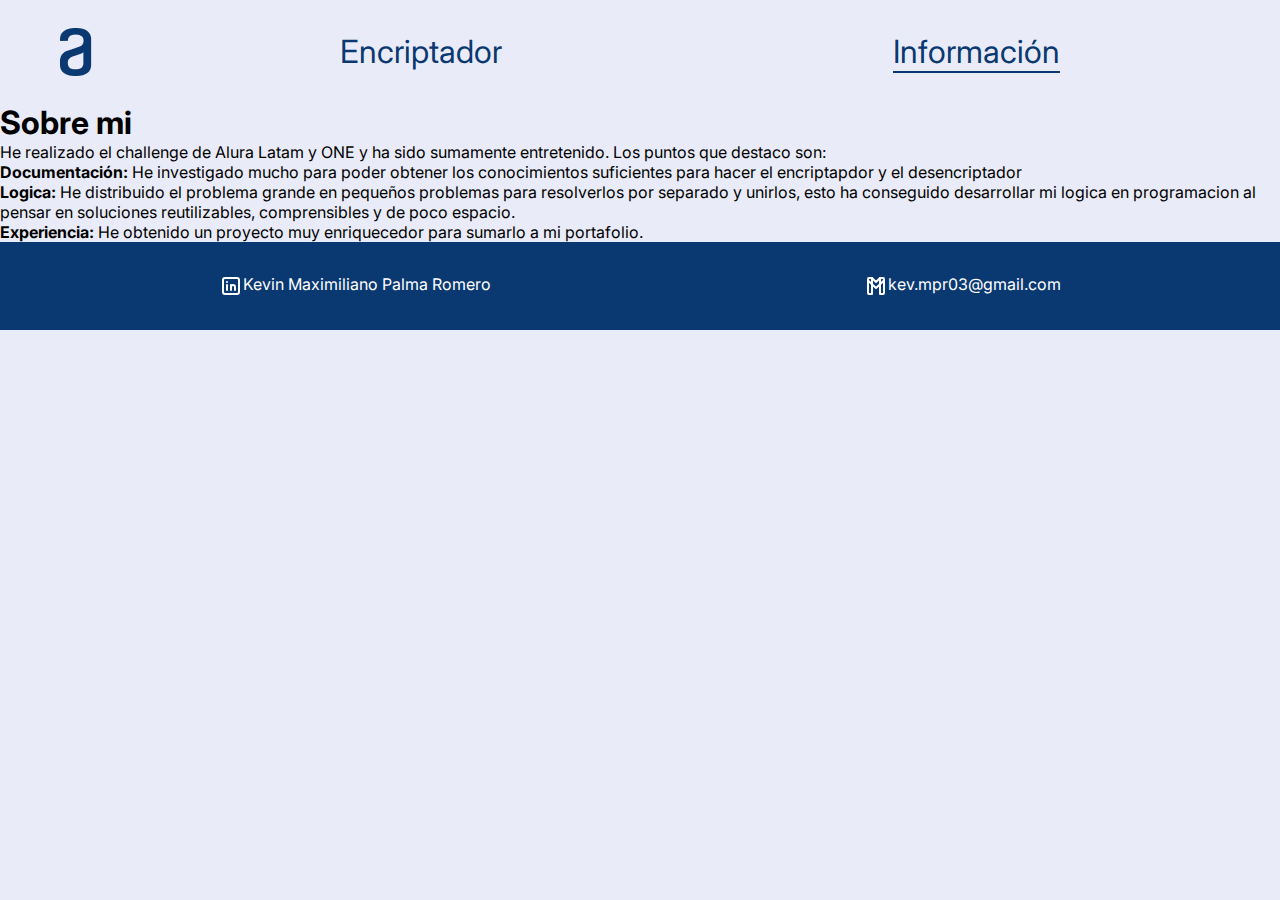
==== pages/informacion.html @ 53007bea "validacion del input y enlaces para el footer" ====
<!DOCTYPE html>
<html lang="en">
    <head>
        <meta charset="UTF-8" />
        <meta name="viewport" content="width=device-width, initial-scale=1.0" />
        <link
            rel="stylesheet"
            href="https://fonts.googleapis.com/css2?family=Material+Symbols+Outlined:opsz,wght,FILL,GRAD@20,400,0,0"
        />
        <link rel="stylesheet" href="../styles/style.css" />
        <link
            rel="shortcut icon"
            href="../assets/logoEncriptador.png.png"
            type="image/x-icon"
        />
        <title>Encriptador de Texto</title>
    </head>
    <body>
        <header class="header">
            <img
                src="../assets/logoEncriptador.png.png"
                alt="logo del sitio web"
            />

            <nav class="header__nav">
                <li class="nav__li">
                    <a href="../index.html" class="nav__li__link"
                        >Encriptador</a
                    >
                </li>
                <li class="nav__li">
                    <a
                        href="./informacion.html"
                        class="nav__li__link nav__li__link-active"
                        >Información</a
                    >
                </li>
            </nav>
        </header>

        <main class="main">
            <article>
                <h1>Sobre mi</h1>
                <p>
                    He realizado el challenge de Alura Latam y ONE y ha sido
                    sumamente entretenido. Los puntos que destaco son:
                </p>
                <ul>
                    <li>
                        <strong>Documentación:</strong> He investigado mucho
                        para poder obtener los conocimientos suficientes para
                        hacer el encriptapdor y el desencriptador
                    </li>
                    <li>
                        <strong>Logica:</strong> He distribuido el problema grande en pequeños problemas para resolverlos por separado y unirlos, esto ha conseguido desarrollar mi logica en programacion al pensar en soluciones reutilizables, comprensibles y de poco espacio.
                    </li>
                    <li>
                        <strong>Experiencia:</strong> He obtenido un proyecto muy enriquecedor para sumarlo a mi portafolio.
                    </li>
                </ul>
            </article>
        </main>

        <footer class="footer">
            <div class="footer__link">
                <svg  xmlns="http://www.w3.org/2000/svg"  width="24"  height="24"  viewBox="0 0 24 24"  fill="none"  stroke="currentColor"  stroke-width="2"  stroke-linecap="round"  stroke-linejoin="round"  class="icon icon-tabler icons-tabler-outline icon-tabler-brand-linkedin"><path stroke="none" d="M0 0h24v24H0z" fill="none"/><path d="M4 4m0 2a2 2 0 0 1 2 -2h12a2 2 0 0 1 2 2v12a2 2 0 0 1 -2 2h-12a2 2 0 0 1 -2 -2z" /><path d="M8 11l0 5" /><path d="M8 8l0 .01" /><path d="M12 16l0 -5" /><path d="M16 16v-3a2 2 0 0 0 -4 0" /></svg>
                
                <a class="footer__link__a" href="www.linkedin.com/in/kevin-maximiliano-palma-romero" target="_blank">Kevin Maximiliano Palma Romero</a>
            </div>

            <div class="footer__link">
                <svg  xmlns="http://www.w3.org/2000/svg"  width="24"  height="24"  viewBox="0 0 24 24"  fill="none"  stroke="currentColor"  stroke-width="2"  stroke-linecap="round"  stroke-linejoin="round"  class="icon icon-tabler icons-tabler-outline icon-tabler-brand-gmail"><path stroke="none" d="M0 0h24v24H0z" fill="none"/><path d="M16 20h3a1 1 0 0 0 1 -1v-14a1 1 0 0 0 -1 -1h-3v16z" /><path d="M5 20h3v-16h-3a1 1 0 0 0 -1 1v14a1 1 0 0 0 1 1z" /><path d="M16 4l-4 4l-4 -4" /><path d="M4 6.5l8 7.5l8 -7.5" /></svg>
                <a class="footer__link__a" href="mailto:kev.mpr03@gmail.com?subject=Oferta Laboral" target="_blank">kev.mpr03@gmail.com</a>
            </div>
        </footer>
    </body>
</html>
---- styles/style.css ----
@import url("https://fonts.googleapis.com/css2?family=Inter:ital,opsz,wght@0,14..32,100..900;1,14..32,100..900&display=swap");

:root {
    --white: #fff;
    --light-blue: #e9ecf8;
    --dark-blue: #0a3871;
    --dark-blue-hover: #356ea9;
    --grey: #495057;

    --font-family: "Inter", sans-serif;

    --font-size-nav: 2rem;
    --font-size-input: 2rem;
    --font-size-warning: 1.5rem;
    --font-size-info: 0.8rem;
}

* {
    margin: 0;
    padding: 0;
}

body {
    background-color: var(--light-blue);
    font-family: var(--font-family);
    width: 100%;
}

.header {
    padding: 1rem;
    display: flex;
    flex-direction: column;
    align-items: center;
}

.header__nav {
    width: 100%;
    padding: 1rem;
    display: flex;
    flex-direction: column;
    align-items: center;
    gap: 1rem;
    font-size: var(--font-size-nav);
}

.nav__li {
    list-style: none;
}

.nav__li__link {
    text-decoration: none;
    color: var(--dark-blue);
}

@keyframes navLink{
    from {color: var(--dark-blue); border-bottom: 2px solid var(--dark-blue);}

    to {color: var(--dark-blue-hover); border-bottom: 2px solid var(--dark-blue-hover);}
}

.nav__li__link:hover {
    animation-name: navLink;
    animation-duration: 200ms;
    animation-timing-function: ease-in;
    animation-fill-mode: forwards;
}

.nav__li__link-active{
    color: var(--dark-blue);
    border-bottom: 2px solid var(--dark-blue);
}

.main {
    height: auto;
    display: flex;
    flex-direction: column;
    justify-content: space-around;
    align-items: center;
    gap: 1rem;
}

.main__encrypt {
    width: 90%;
    height: 100%;
    display: flex;
    flex-direction: column;
    justify-content: space-around;
    align-items: start;
}

.main__encrypt__input {
    width: 100%;
    height: 40vh;
    background-color: inherit;
    border: none;
    color: var(--dark-blue);
    font-size: var(--font-size-input);
    resize: none;
}

.main__encrypt__input:focus {
    outline: none;
}

.main__encrypt__action {
    width: 100%;
    display: flex;
    flex-direction: column;
    gap: 1rem;
}

.encrypt__action__info {
    display: flex;
    align-items: center;
    font-size: var(--font-size-info);
}

.encrypt__action__buttons {
    display: flex;
    justify-content: space-between;
    flex-direction: column;
    gap: 2rem;
}

.button {
    padding: 1.3rem 6rem;
    border-radius: 1rem;
    border: 1px solid var(--dark-blue);
    background-color: var(--dark-blue);
    color: var(--white);
}


@keyframes buttonHover{
    from {background-color: var(--dark-blue)}

    to {background-color: var(--dark-blue-hover);}
}

.button:hover {
    animation-name: buttonHover;
    animation-duration: 200ms;
    animation-timing-function: ease-in;
    animation-fill-mode: forwards;
}

.main__message {
    width: 80%;
    height: 50vh;
    padding: 2rem;
    margin-bottom: 2rem;
    display: flex;
    flex-direction: column;
    justify-content: center;
    align-items: center;
    background-color: var(--white);
    border-radius: 1rem;
    box-shadow: rgba(149, 157, 165, 0.2) 0px 8px 24px;
}

.main__message-encrypted {
    justify-content: space-between;
    align-items: start;
}

.message__img {
    width: 18rem;
}

.message__warning {
    font-weight: bold;
    font-size: var(--font-size-warning);
}

.message__info {
    font-weight: var(--font-size-info);
}

.message__textEncrypted {
    width: 100%;
    height: 40vh;
    border: none;
    font-size: var(--font-size-input);
    resize: none;
}

.message__textEncrypted:focus {
    outline: none;
}

.footer {
    padding: 2rem;
    display: flex;
    justify-content: space-around;
    align-items: center;
    background-color: var(--dark-blue);
    color: var(--white);
}

.footer__link{
    display:flex;
    flex-direction: row;
}

.footer__link__a{
    color: var(--white);
    text-decoration: none;;
}

@media (min-width: 768px) {
    .header {
        flex-direction: row;
    }

    .header__nav {
        flex-direction: row;
        justify-content: space-around;
    }

    .main__encrypt {
        width: 80%;
        height: 70vh;
    }

    .main__encrypt__input {
        height: 70%;
    }

    .encrypt__action__buttons {
        flex-direction: row;
    }

    .main__message {
        height: 70vh;
    }
}

@media (min-width: 1440px) {
    .main {
        height: 85vh;
        flex-direction: row;
    }

    .main__encrypt {
        width: 40%;
        height: 70vh;
    }

    .main__message{
        width: 30%;
    }
}
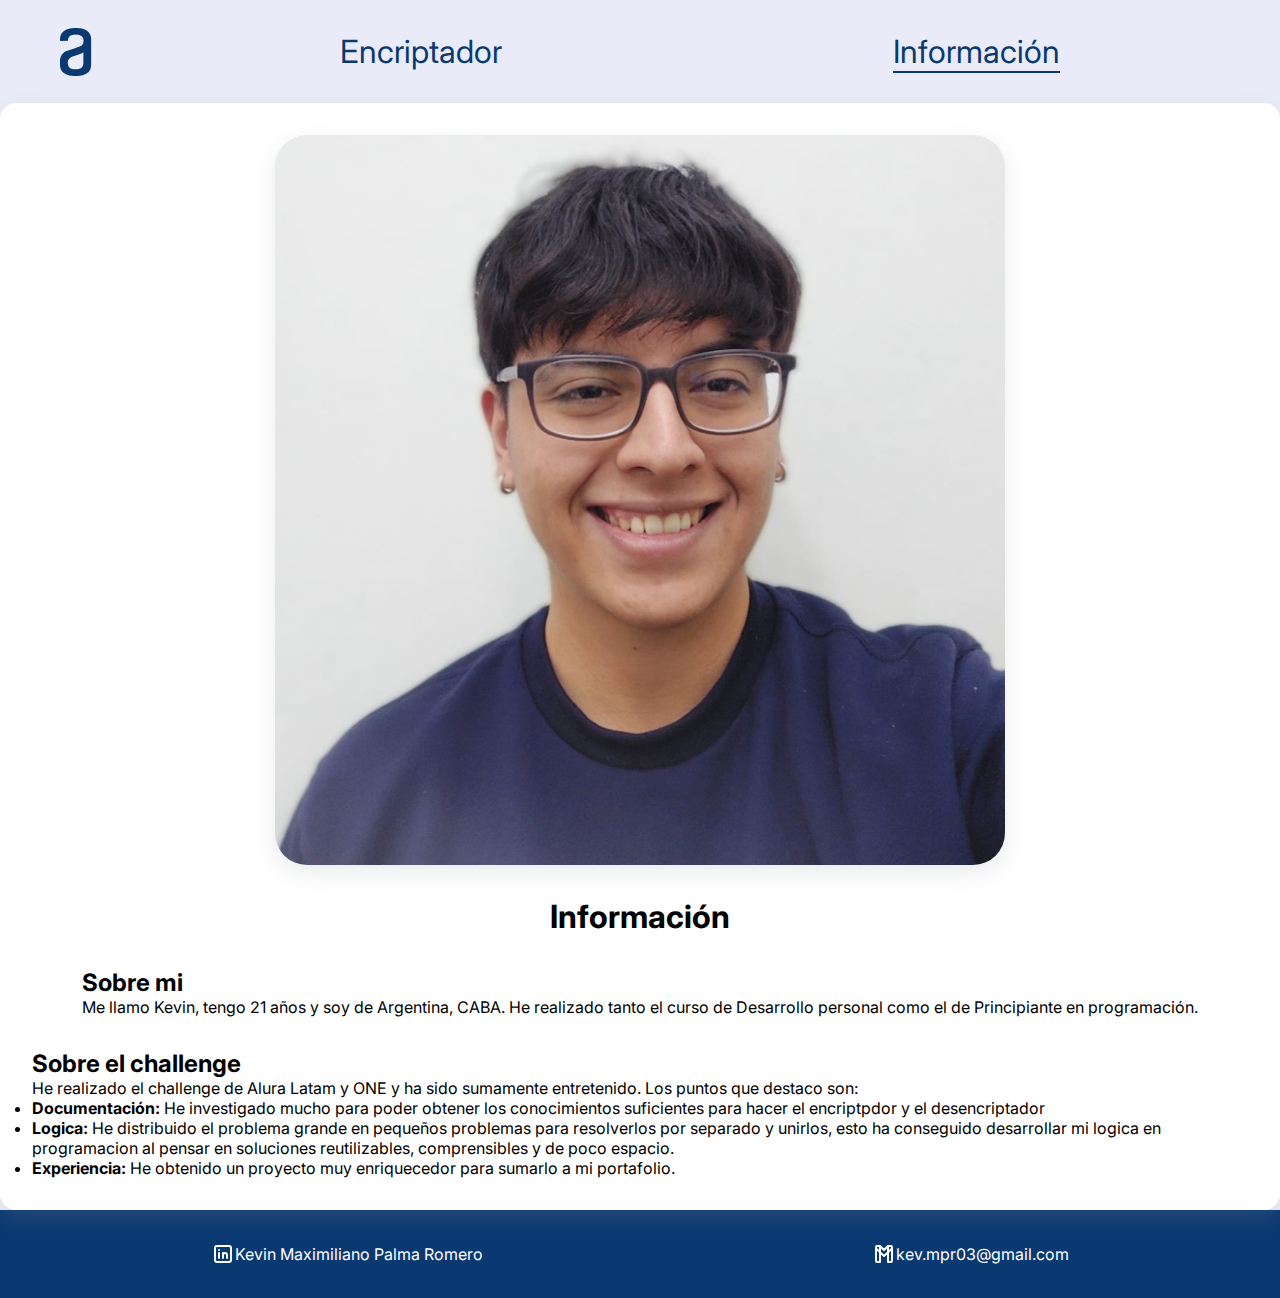
==== commit 0320d935: "pagina de informacion finalizada y responsive design de todo el sitio web" ====
--- a/pages/informacion.html
+++ b/pages/informacion.html
@@ -39,25 +39,39 @@
         </header>
 
         <main class="main">
-            <article>
-                <h1>Sobre mi</h1>
-                <p>
-                    He realizado el challenge de Alura Latam y ONE y ha sido
-                    sumamente entretenido. Los puntos que destaco son:
-                </p>
-                <ul>
-                    <li>
-                        <strong>Documentación:</strong> He investigado mucho
-                        para poder obtener los conocimientos suficientes para
-                        hacer el encriptapdor y el desencriptador
-                    </li>
-                    <li>
-                        <strong>Logica:</strong> He distribuido el problema grande en pequeños problemas para resolverlos por separado y unirlos, esto ha conseguido desarrollar mi logica en programacion al pensar en soluciones reutilizables, comprensibles y de poco espacio.
-                    </li>
-                    <li>
-                        <strong>Experiencia:</strong> He obtenido un proyecto muy enriquecedor para sumarlo a mi portafolio.
-                    </li>
-                </ul>
+            <article class="main__article">
+                <img src="../assets/fotoKevin.jpeg" alt="foto de mi rostro" class="main__article__photoProfile">
+                
+                <div class="main__article__sections">
+                    <h1>Información</h1>
+                    <section>
+                        <h2>Sobre mi</h2>
+                        <p>
+                            Me llamo Kevin, tengo 21 años y soy de Argentina, CABA. He realizado tanto el curso de Desarrollo personal como el de Principiante en programación.
+                        </p>
+                    </section>
+
+                    <section>
+                        <h2>Sobre el challenge</h2>
+                        <p>
+                            He realizado el challenge de Alura Latam y ONE y ha sido
+                            sumamente entretenido. Los puntos que destaco son:
+                        </p>
+                        <ul>
+                            <li>
+                                <strong>Documentación:</strong> He investigado mucho
+                                para poder obtener los conocimientos suficientes para
+                                hacer el encriptpdor y el desencriptador
+                            </li>
+                            <li>
+                                <strong>Logica:</strong> He distribuido el problema grande en pequeños problemas para resolverlos por separado y unirlos, esto ha conseguido desarrollar mi logica en programacion al pensar en soluciones reutilizables, comprensibles y de poco espacio.
+                            </li>
+                            <li>
+                                <strong>Experiencia:</strong> He obtenido un proyecto muy enriquecedor para sumarlo a mi portafolio.
+                            </li>
+                        </ul>
+                    </section>
+                </div>         
             </article>
         </main>
 
--- a/styles/style.css
+++ b/styles/style.css
@@ -188,18 +188,43 @@
     outline: none;
 }
 
+.main__article{
+    display: flex;
+    flex-direction: column;
+    align-items: center;
+    gap: 2rem;
+    padding: 2rem;
+    border-radius: 1rem;
+    box-shadow: rgba(149, 157, 165, 0.2) 0px 8px 24px;
+    background-color: var(--white);
+}
+
+.main__article__photoProfile{
+    width: 60%;
+    border-radius: 2rem;
+    box-shadow: rgba(149, 157, 165, 0.2) 0px 8px 24px;
+}
+
+.main__article__sections{
+    display: flex;
+    flex-direction: column;
+    align-items: center;
+    gap: 2rem;
+}
+
 .footer {
     padding: 2rem;
     display: flex;
-    justify-content: space-around;
-    align-items: center;
+    flex-direction: column;
+    align-items: center;
+    gap: 2rem;
     background-color: var(--dark-blue);
     color: var(--white);
 }
 
 .footer__link{
     display:flex;
-    flex-direction: row;
+    justify-content: center;
 }
 
 .footer__link__a{
@@ -233,6 +258,16 @@
     .main__message {
         height: 70vh;
     }
+
+    .footer {
+        flex-direction: row;
+        justify-content: space-around;
+        align-items: center;
+    }
+
+    .footer__link{
+        align-items: center;
+    }
 }
 
 @media (min-width: 1440px) {
@@ -249,4 +284,15 @@
     .main__message{
         width: 30%;
     }
-}
+
+    .main__article{
+        flex-direction: row;
+     }
+     .main__article__photoProfile{
+        width: 20%;
+    }
+
+    .main__article__sections{
+        align-items: start;
+    }
+}
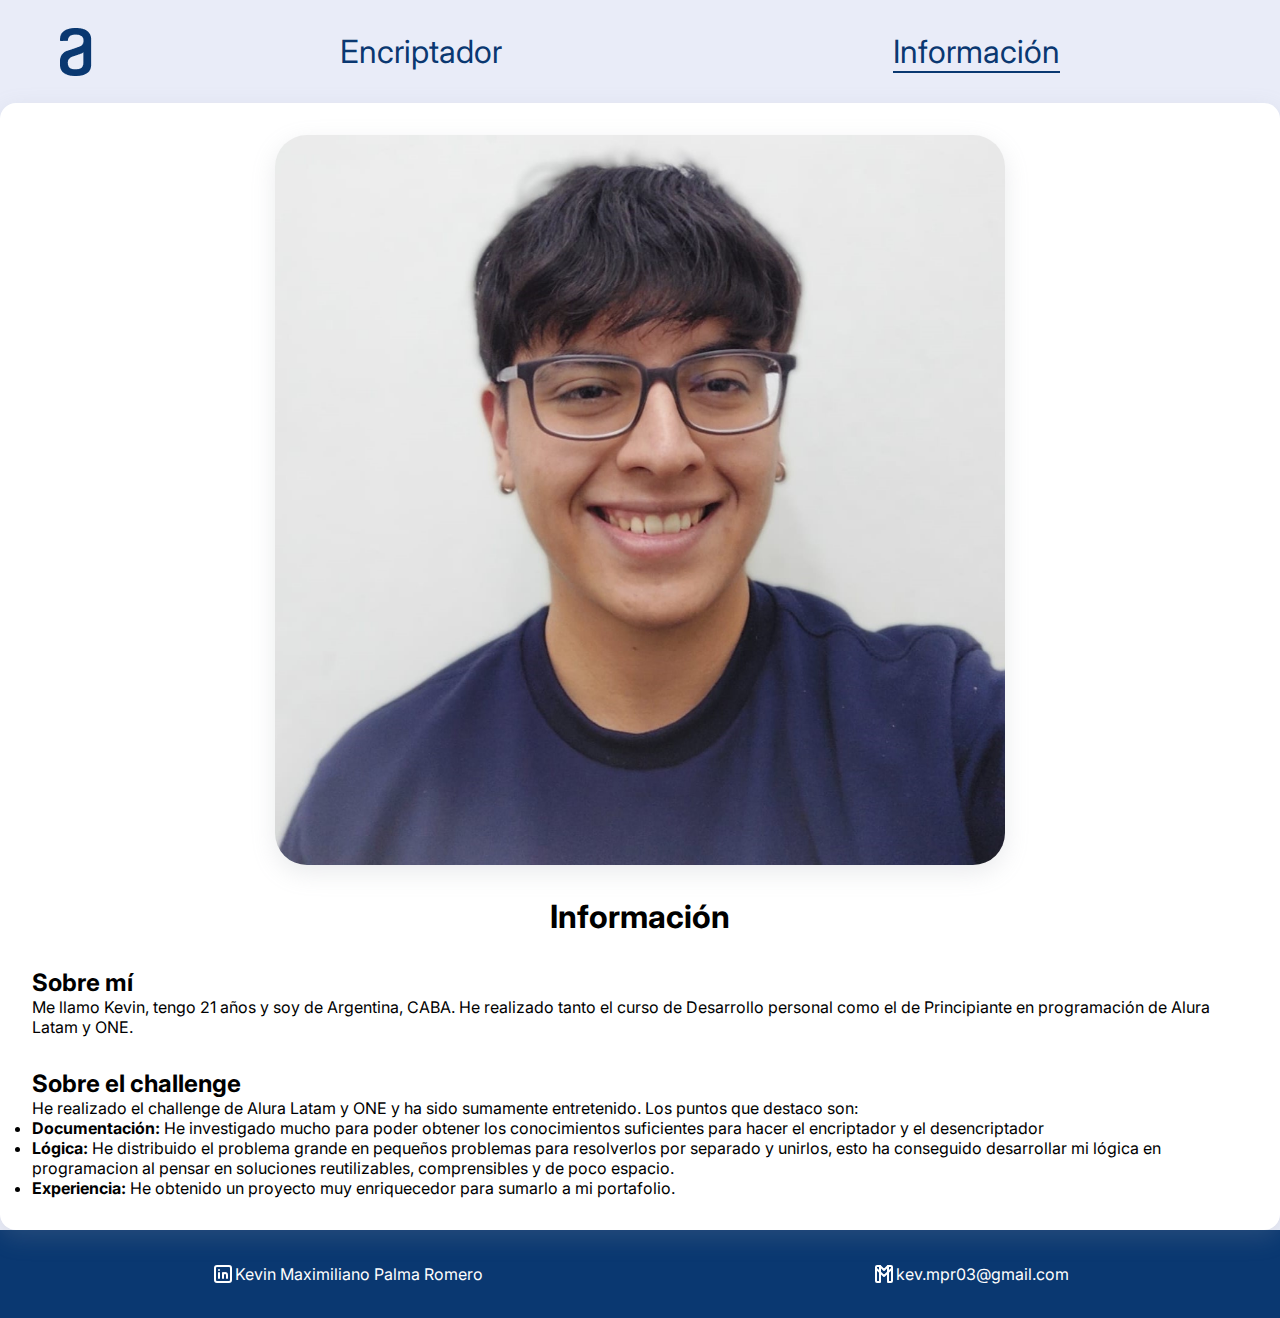
==== commit 3c8ccfd3: "corrección de ortografia" ====
--- a/pages/informacion.html
+++ b/pages/informacion.html
@@ -45,9 +45,9 @@
                 <div class="main__article__sections">
                     <h1>Información</h1>
                     <section>
-                        <h2>Sobre mi</h2>
+                        <h2>Sobre mí</h2>
                         <p>
-                            Me llamo Kevin, tengo 21 años y soy de Argentina, CABA. He realizado tanto el curso de Desarrollo personal como el de Principiante en programación.
+                            Me llamo Kevin, tengo 21 años y soy de Argentina, CABA. He realizado tanto el curso de Desarrollo personal como el de Principiante en programación de Alura Latam y ONE.
                         </p>
                     </section>
 
@@ -61,10 +61,10 @@
                             <li>
                                 <strong>Documentación:</strong> He investigado mucho
                                 para poder obtener los conocimientos suficientes para
-                                hacer el encriptpdor y el desencriptador
+                                hacer el encriptador y el desencriptador
                             </li>
                             <li>
-                                <strong>Logica:</strong> He distribuido el problema grande en pequeños problemas para resolverlos por separado y unirlos, esto ha conseguido desarrollar mi logica en programacion al pensar en soluciones reutilizables, comprensibles y de poco espacio.
+                                <strong>Lógica:</strong> He distribuido el problema grande en pequeños problemas para resolverlos por separado y unirlos, esto ha conseguido desarrollar mi lógica en programacion al pensar en soluciones reutilizables, comprensibles y de poco espacio.
                             </li>
                             <li>
                                 <strong>Experiencia:</strong> He obtenido un proyecto muy enriquecedor para sumarlo a mi portafolio.
